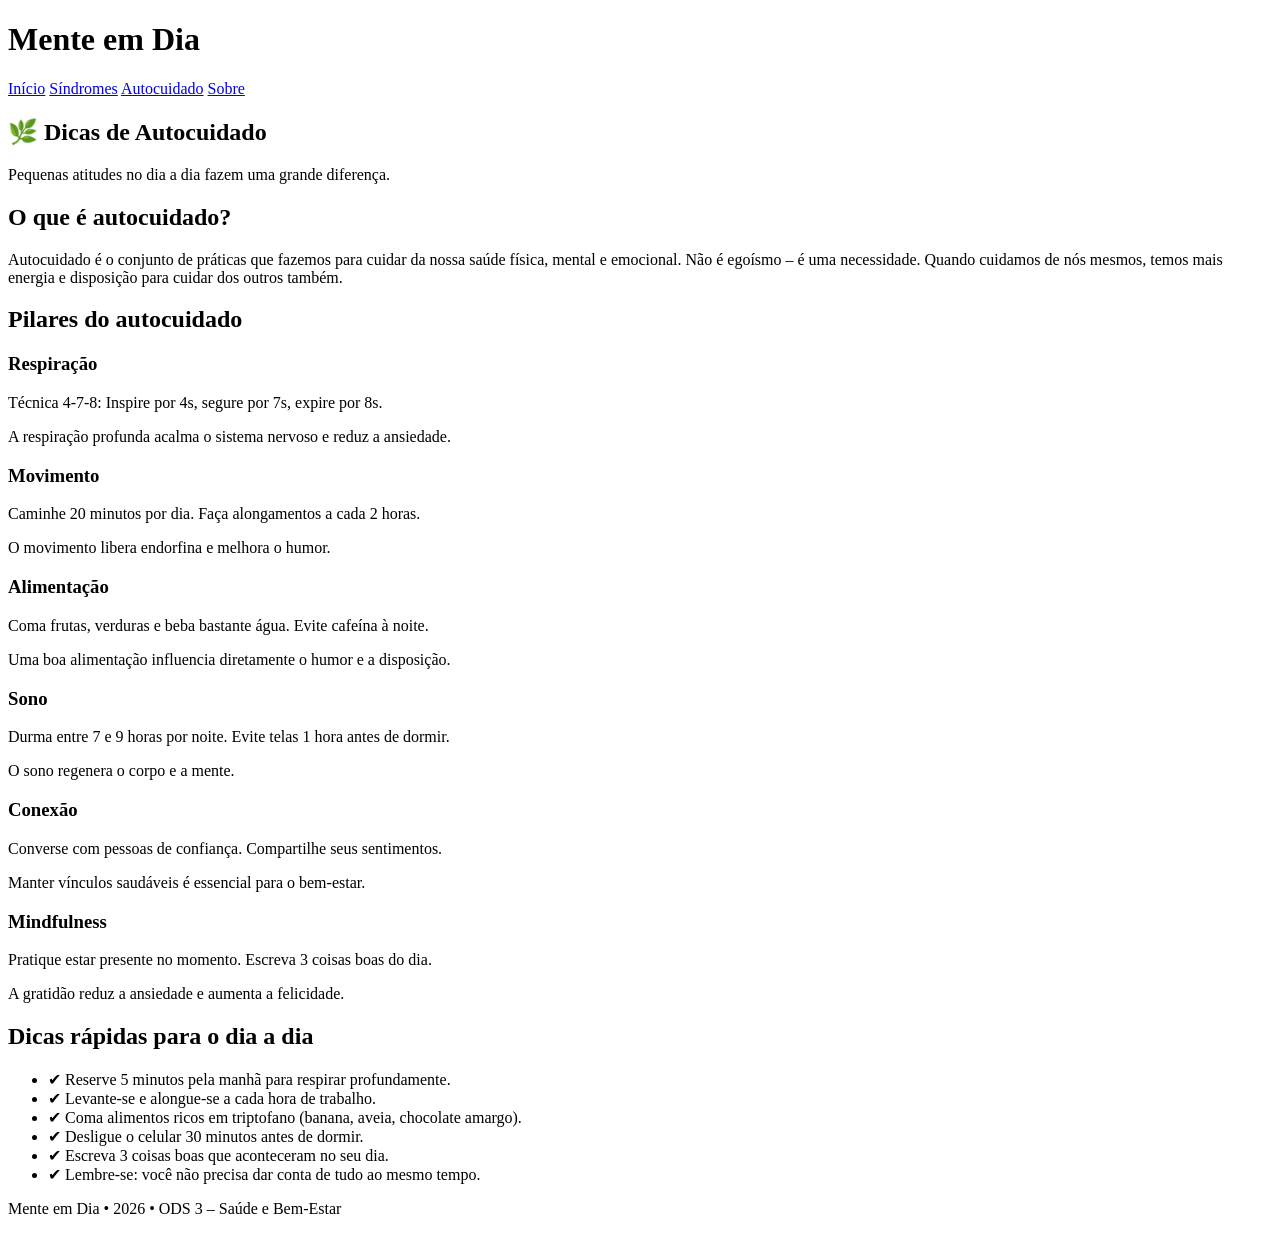
==== autocuidado.html @ a732d26a "Add files via upload" ====
<!DOCTYPE html>
<html lang="pt-br">
<head>

    <meta charset="UTF-8">
    <meta name="viewport" content="width=device-width, initial-scale=1.0">

    <title>Autocuidado – Mente em Dia</title>

    <link rel="stylesheet" href="../styles/style.css">

</head>

<body>

<header>

    <h1> Mente em Dia</h1>

    <nav>

        <a href="../index.html">Início</a>

        <a href="sindrome.html">Síndromes</a>

        <a href="autocuidado.html">Autocuidado</a>

        <a href="sobre.html">Sobre</a>

    </nav>

</header>

<!-- BANNER ESPECÍFICO PARA AUTOCUIDADO -->
<section class="banner banner-autocuidado">

    <div>

        <h2>🌿 Dicas de Autocuidado</h2>

        <p>
            Pequenas atitudes no dia a dia fazem uma grande diferença.
        </p>

    </div>

</section>

<section class="ods">

    <h2>O que é autocuidado?</h2>

    <p>
        Autocuidado é o conjunto de práticas que fazemos para cuidar da nossa saúde física, mental e emocional.
        Não é egoísmo – é uma necessidade. Quando cuidamos de nós mesmos, temos mais energia e disposição
        para cuidar dos outros também.
    </p>

</section>

<section class="cards">

    <h2>Pilares do autocuidado</h2>

    <div class="container">

        <div class="card">

            <h3> Respiração</h3>

            <p>
                Técnica 4-7-8: Inspire por 4s, segure por 7s, expire por 8s.
            </p>

            <p>
                A respiração profunda acalma o sistema nervoso e reduz a ansiedade.
            </p>

        </div>

        <div class="card">

            <h3> Movimento</h3>

            <p>
                Caminhe 20 minutos por dia. Faça alongamentos a cada 2 horas.
            </p>

            <p>
                O movimento libera endorfina e melhora o humor.
            </p>

        </div>

        <div class="card">

            <h3> Alimentação</h3>

            <p>
                Coma frutas, verduras e beba bastante água. Evite cafeína à noite.
            </p>

            <p>
                Uma boa alimentação influencia diretamente o humor e a disposição.
            </p>

        </div>

    </div>

</section>

<section class="cards">

    <div class="container">

        <div class="card">

            <h3> Sono</h3>

            <p>
                Durma entre 7 e 9 horas por noite. Evite telas 1 hora antes de dormir.
            </p>

            <p>
                O sono regenera o corpo e a mente.
            </p>

        </div>

        <div class="card">

            <h3> Conexão</h3>

            <p>
                Converse com pessoas de confiança. Compartilhe seus sentimentos.
            </p>

            <p>
                Manter vínculos saudáveis é essencial para o bem-estar.
            </p>

        </div>

        <div class="card">

            <h3> Mindfulness</h3>

            <p>
                Pratique estar presente no momento. Escreva 3 coisas boas do dia.
            </p>

            <p>
                A gratidão reduz a ansiedade e aumenta a felicidade.
            </p>

        </div>

    </div>

</section>

<section class="dicas">

    <h2>Dicas rápidas para o dia a dia</h2>

    <ul>

        <li>✔ Reserve 5 minutos pela manhã para respirar profundamente.</li>

        <li>✔ Levante-se e alongue-se a cada hora de trabalho.</li>

        <li>✔ Coma alimentos ricos em triptofano (banana, aveia, chocolate amargo).</li>

        <li>✔ Desligue o celular 30 minutos antes de dormir.</li>

        <li>✔ Escreva 3 coisas boas que aconteceram no seu dia.</li>

        <li>✔ Lembre-se: você não precisa dar conta de tudo ao mesmo tempo.</li>

    </ul>

</section>

<footer>

    <p>
        Mente em Dia • 2026 • ODS 3 – Saúde e Bem-Estar
    </p>

</footer>

<script src="../scripts/script.js"></script>

</body>
</html>
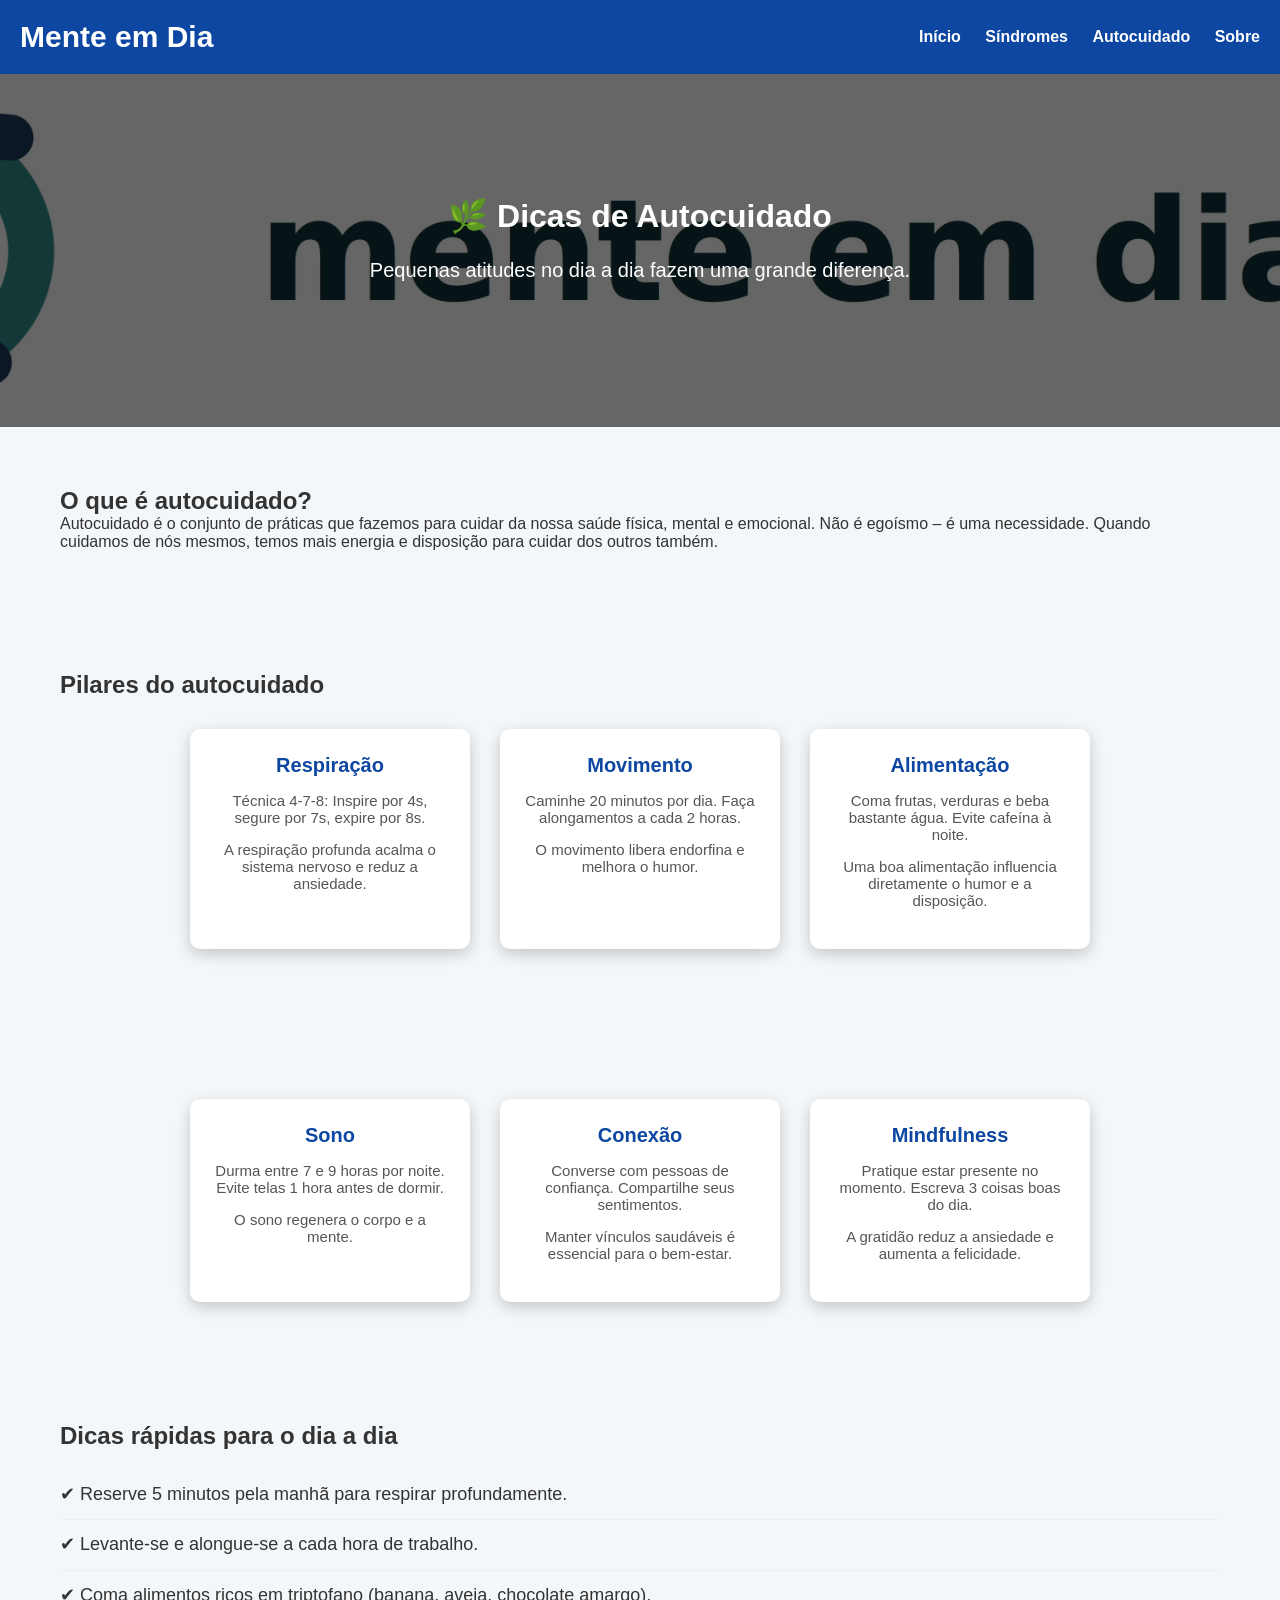
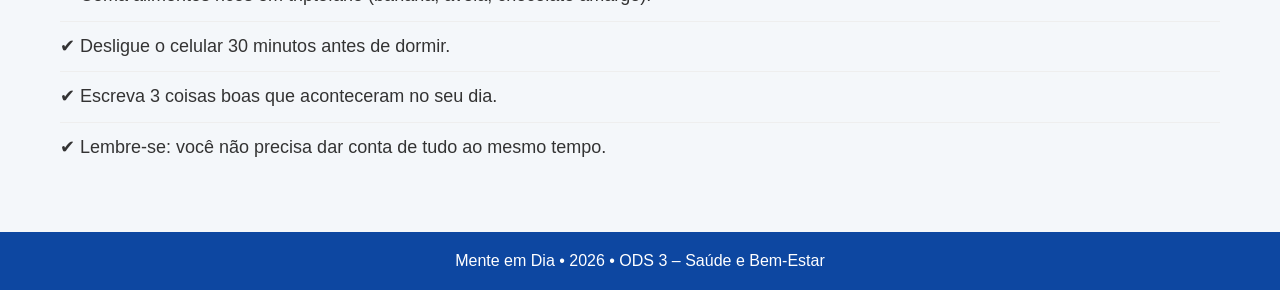
==== commit 77ccb98e: "Refactor autocuidado.html structure and links" ====
--- a/autocuidado.html
+++ b/autocuidado.html
@@ -1,196 +1,93 @@
 <!DOCTYPE html>
 <html lang="pt-br">
 <head>
-
     <meta charset="UTF-8">
     <meta name="viewport" content="width=device-width, initial-scale=1.0">
-
     <title>Autocuidado – Mente em Dia</title>
-
-    <link rel="stylesheet" href="../styles/style.css">
-
+    <link rel="stylesheet" href="style.css">
 </head>
-
 <body>
 
 <header>
-
-    <h1> Mente em Dia</h1>
-
+    <h1>Mente em Dia</h1>
     <nav>
-
-        <a href="../index.html">Início</a>
-
+        <a href="index.html">Início</a>
         <a href="sindrome.html">Síndromes</a>
-
         <a href="autocuidado.html">Autocuidado</a>
-
         <a href="sobre.html">Sobre</a>
-
     </nav>
-
 </header>
 
-<!-- BANNER ESPECÍFICO PARA AUTOCUIDADO -->
 <section class="banner banner-autocuidado">
-
     <div>
-
         <h2>🌿 Dicas de Autocuidado</h2>
-
-        <p>
-            Pequenas atitudes no dia a dia fazem uma grande diferença.
-        </p>
-
+        <p>Pequenas atitudes no dia a dia fazem uma grande diferença.</p>
     </div>
-
 </section>
 
 <section class="ods">
-
     <h2>O que é autocuidado?</h2>
-
-    <p>
-        Autocuidado é o conjunto de práticas que fazemos para cuidar da nossa saúde física, mental e emocional.
-        Não é egoísmo – é uma necessidade. Quando cuidamos de nós mesmos, temos mais energia e disposição
-        para cuidar dos outros também.
-    </p>
-
+    <p>Autocuidado é o conjunto de práticas que fazemos para cuidar da nossa saúde física, mental e emocional. Não é egoísmo – é uma necessidade. Quando cuidamos de nós mesmos, temos mais energia e disposição para cuidar dos outros também.</p>
 </section>
 
 <section class="cards">
-
     <h2>Pilares do autocuidado</h2>
-
     <div class="container">
-
         <div class="card">
-
-            <h3> Respiração</h3>
-
-            <p>
-                Técnica 4-7-8: Inspire por 4s, segure por 7s, expire por 8s.
-            </p>
-
-            <p>
-                A respiração profunda acalma o sistema nervoso e reduz a ansiedade.
-            </p>
-
+            <h3>Respiração</h3>
+            <p>Técnica 4-7-8: Inspire por 4s, segure por 7s, expire por 8s.</p>
+            <p>A respiração profunda acalma o sistema nervoso e reduz a ansiedade.</p>
         </div>
-
         <div class="card">
-
-            <h3> Movimento</h3>
-
-            <p>
-                Caminhe 20 minutos por dia. Faça alongamentos a cada 2 horas.
-            </p>
-
-            <p>
-                O movimento libera endorfina e melhora o humor.
-            </p>
-
+            <h3>Movimento</h3>
+            <p>Caminhe 20 minutos por dia. Faça alongamentos a cada 2 horas.</p>
+            <p>O movimento libera endorfina e melhora o humor.</p>
         </div>
-
         <div class="card">
-
-            <h3> Alimentação</h3>
-
-            <p>
-                Coma frutas, verduras e beba bastante água. Evite cafeína à noite.
-            </p>
-
-            <p>
-                Uma boa alimentação influencia diretamente o humor e a disposição.
-            </p>
-
+            <h3>Alimentação</h3>
+            <p>Coma frutas, verduras e beba bastante água. Evite cafeína à noite.</p>
+            <p>Uma boa alimentação influencia diretamente o humor e a disposição.</p>
         </div>
-
     </div>
-
 </section>
 
 <section class="cards">
-
     <div class="container">
-
         <div class="card">
-
-            <h3> Sono</h3>
-
-            <p>
-                Durma entre 7 e 9 horas por noite. Evite telas 1 hora antes de dormir.
-            </p>
-
-            <p>
-                O sono regenera o corpo e a mente.
-            </p>
-
+            <h3>Sono</h3>
+            <p>Durma entre 7 e 9 horas por noite. Evite telas 1 hora antes de dormir.</p>
+            <p>O sono regenera o corpo e a mente.</p>
         </div>
-
         <div class="card">
-
-            <h3> Conexão</h3>
-
-            <p>
-                Converse com pessoas de confiança. Compartilhe seus sentimentos.
-            </p>
-
-            <p>
-                Manter vínculos saudáveis é essencial para o bem-estar.
-            </p>
-
+            <h3>Conexão</h3>
+            <p>Converse com pessoas de confiança. Compartilhe seus sentimentos.</p>
+            <p>Manter vínculos saudáveis é essencial para o bem-estar.</p>
         </div>
-
         <div class="card">
-
-            <h3> Mindfulness</h3>
-
-            <p>
-                Pratique estar presente no momento. Escreva 3 coisas boas do dia.
-            </p>
-
-            <p>
-                A gratidão reduz a ansiedade e aumenta a felicidade.
-            </p>
-
+            <h3>Mindfulness</h3>
+            <p>Pratique estar presente no momento. Escreva 3 coisas boas do dia.</p>
+            <p>A gratidão reduz a ansiedade e aumenta a felicidade.</p>
         </div>
-
     </div>
-
 </section>
 
 <section class="dicas">
-
     <h2>Dicas rápidas para o dia a dia</h2>
-
     <ul>
-
         <li>✔ Reserve 5 minutos pela manhã para respirar profundamente.</li>
-
         <li>✔ Levante-se e alongue-se a cada hora de trabalho.</li>
-
         <li>✔ Coma alimentos ricos em triptofano (banana, aveia, chocolate amargo).</li>
-
         <li>✔ Desligue o celular 30 minutos antes de dormir.</li>
-
         <li>✔ Escreva 3 coisas boas que aconteceram no seu dia.</li>
-
         <li>✔ Lembre-se: você não precisa dar conta de tudo ao mesmo tempo.</li>
-
     </ul>
-
 </section>
 
 <footer>
-
-    <p>
-        Mente em Dia • 2026 • ODS 3 – Saúde e Bem-Estar
-    </p>
-
+    <p>Mente em Dia • 2026 • ODS 3 – Saúde e Bem-Estar</p>
 </footer>
 
-<script src="../scripts/script.js"></script>
+<script src="script.js"></script>
 
 </body>
-</html>+</html>
--- a/style.css
+++ b/style.css
@@ -0,0 +1,206 @@
+/* Reset */
+*{
+    margin:0;
+    padding:0;
+    box-sizing:border-box;
+}
+
+body{
+    font-family:Arial, Helvetica, sans-serif;
+    background:#f4f7fa;
+    color:#333;
+}
+
+header{
+    background:#0D47A1;
+    color:white;
+    padding:20px;
+    display:flex;
+    justify-content:space-between;
+    align-items:center;
+    flex-wrap:wrap;
+}
+
+header h1{
+    font-size:30px;
+}
+
+nav a{
+    color:white;
+    text-decoration:none;
+    margin-left:20px;
+    font-weight:bold;
+    transition:0.3s;
+}
+
+nav a:hover{
+    color:#64B5F6;
+}
+
+.banner{
+    background-size: cover;
+    background-position: center;
+    background-repeat: no-repeat;
+    color:white;
+    text-align:center;
+    padding: 120px 20px;
+    position:relative;
+}
+
+/* CORRIGIDO - imagens na raiz */
+.banner-inicio{
+    background-image: url('logo-horizontal-fundo-escuro.jpg.jpeg');
+}
+
+.banner-sindrome{
+    background-image: url('simbolo-fundo-escuro.jpg.jpeg');
+}
+
+.banner-autocuidado{
+    background-image: url('logo-horizontal.jpg.jpeg');
+}
+
+.banner-sobre{
+    background-image: url('favicon.jpg.jpeg');
+}
+
+.banner::before{
+    content:"";
+    position:absolute;
+    top:0;
+    left:0;
+    right:0;
+    bottom:0;
+    background:rgba(0,0,0,0.6);
+}
+
+.banner div{
+    position:relative;
+    z-index:1;
+}
+
+.banner h2{
+    font-size:32px;
+    margin-bottom:20px;
+    line-height:1.4;
+}
+
+.banner p{
+    font-size:20px;
+    margin-bottom:25px;
+}
+
+section{
+    padding:60px;
+}
+
+.container{
+    display:flex;
+    justify-content:center;
+    gap:30px;
+    flex-wrap:wrap;
+    margin-top:30px;
+}
+
+.card{
+    width:280px;
+    background:white;
+    padding:25px;
+    border-radius:10px;
+    box-shadow:0 5px 15px rgba(0,0,0,.2);
+    text-align:center;
+    transition:.3s;
+}
+
+.card:hover{
+    transform:translateY(-10px);
+}
+
+.card h3{
+    color:#0D47A1;
+    margin-bottom:15px;
+    font-size:20px;
+}
+
+.card p{
+    margin-bottom:15px;
+    font-size:15px;
+    color:#555;
+}
+
+.card a{
+    text-decoration:none;
+    background:#1976D2;
+    color:white;
+    padding:10px 18px;
+    border-radius:5px;
+    display:inline-block;
+    transition:0.3s;
+}
+
+.card a:hover{
+    background:#0D47A1;
+}
+
+.dicas ul{
+    margin-top:20px;
+    line-height:2.2;
+    font-size:18px;
+    list-style:none;
+    padding:0;
+}
+
+.dicas ul li{
+    padding:5px 0;
+    border-bottom:1px solid #eee;
+}
+
+.dicas ul li:last-child{
+    border-bottom:none;
+}
+
+.ajuda{
+    background:#e3f2fd;
+    border-radius:10px;
+    text-align:center;
+}
+
+footer{
+    background:#0D47A1;
+    color:white;
+    text-align:center;
+    padding:20px;
+}
+
+@media (max-width:768px){
+    header{
+        flex-direction:column;
+        text-align:center;
+    }
+    
+    nav{
+        margin-top:15px;
+    }
+
+    nav a{
+        margin:0 10px;
+        font-size:14px;
+    }
+    
+    .banner h2{
+        font-size:22px;
+    }
+    
+    .banner p{
+        font-size:16px;
+    }
+    
+    section{
+        padding:30px 15px;
+    }
+    
+    .card{
+        width:100%;
+        max-width:320px;
+    }
+}
